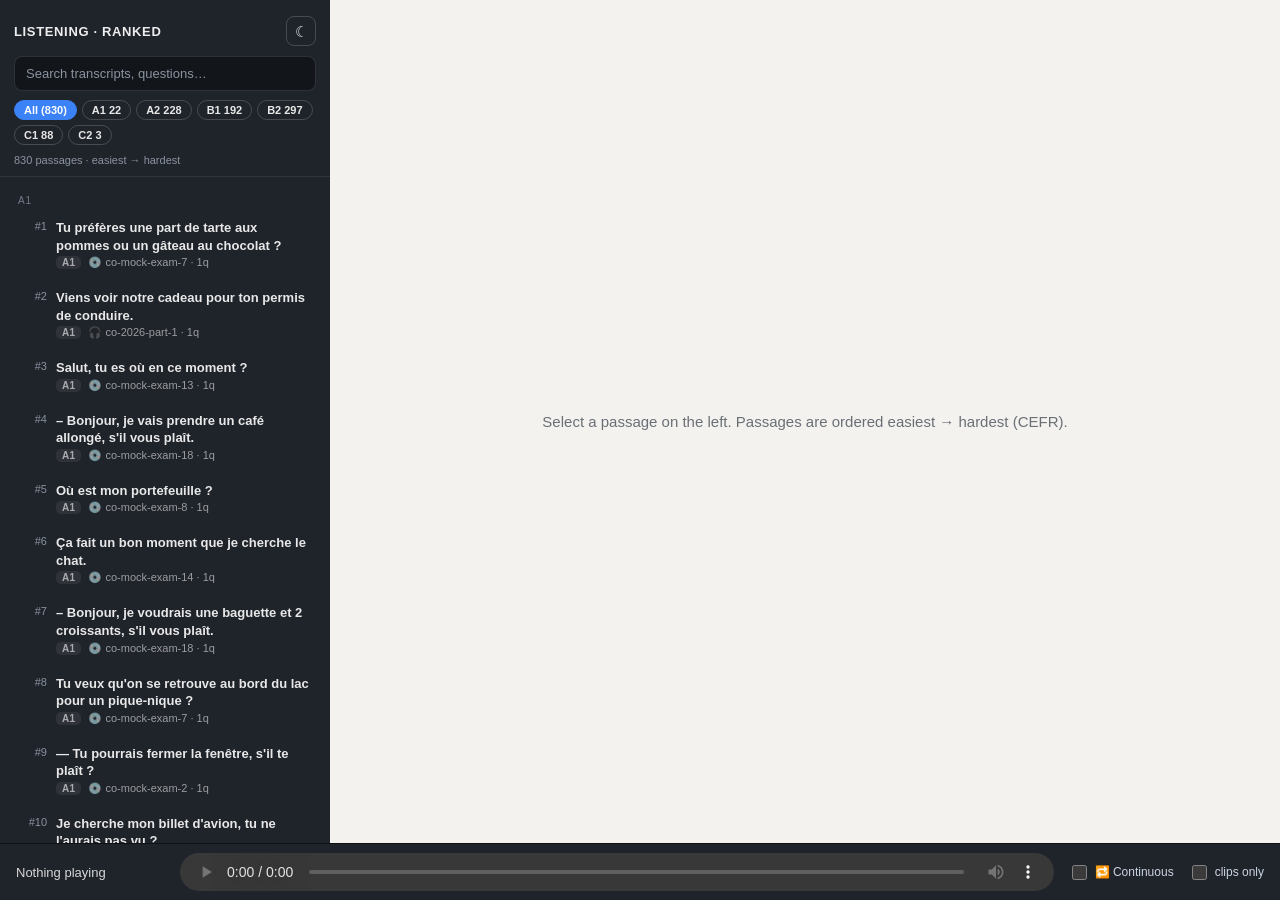
==== index.html @ 846081dd "Ranked bilingual French listening site 830 passages / 938 questions, ranked by CEFR (A1-C2), FR/EN a" ====
<!DOCTYPE html>
<html lang="en">
<head>
<meta charset="utf-8">
<meta name="viewport" content="width=device-width, initial-scale=1, viewport-fit=cover">
<title>Listening — ranked (FR / EN)</title>
<meta name="robots" content="noindex, nofollow">
<meta name="googlebot" content="noindex, nofollow">
<script>/* apply saved theme before paint */
  (function(){var t=localStorage.getItem('theme'); if(t) document.documentElement.setAttribute('data-theme', t);})();
</script>
<link rel="stylesheet" href="style.css?v=1">
<link rel="manifest" href="manifest.webmanifest">
<meta name="theme-color" content="#1f232a">
<link rel="apple-touch-icon" href="icons/icon-192.png">
<meta name="apple-mobile-web-app-capable" content="yes">
<meta name="mobile-web-app-capable" content="yes">
<meta name="apple-mobile-web-app-status-bar-style" content="black-translucent">
<meta name="apple-mobile-web-app-title" content="Listening">
</head>
<body>
<div id="app">
  <aside id="sidebar">
    <div class="side-head">
      <div class="side-top">
        <h1>Listening · ranked</h1>
        <button id="theme-toggle" class="theme-toggle" title="Toggle dark mode" aria-label="Toggle dark mode">☾</button>
      </div>
      <input id="search" type="search" placeholder="Search transcripts, questions…" autocomplete="off">
      <div id="filters" class="filters"></div>
      <div id="count" class="count"></div>
    </div>
    <nav id="list"></nav>
  </aside>
  <main id="reader">
    <div id="empty" class="empty">Select a passage on the left. Passages are ordered easiest → hardest (CEFR).</div>
    <article id="entry" hidden>
      <div class="entry-head">
        <button id="back" class="back-btn" type="button">‹ Passages</button>
        <div class="entry-titlebar">
          <h2 id="entry-title"></h2>
        </div>
        <div id="entry-meta" class="entry-meta"></div>
        <div id="entry-note" class="entry-note"></div>
      </div>
      <div class="seg-head"><div>Français</div><div>English</div></div>
      <div id="segs"></div>
      <div id="questions"></div>
    </article>
  </main>
</div>
<footer id="bar">
  <div class="np"><span id="np-title">Nothing playing</span></div>
  <audio id="player" controls preload="none" playsinline></audio>
  <label class="cont" title="Auto-play passages back-to-back in difficulty order">
    <input type="checkbox" id="continuous"> 🔁 Continuous
  </label>
  <label class="cont" title="In continuous mode, only auto-play the short per-passage clips (skip full-exam tracks)">
    <input type="checkbox" id="clipsonly"> clips only
  </label>
</footer>
<script src="data.js?v=1"></script>
<script src="app.js?v=1"></script>
<script>
  if ('serviceWorker' in navigator) {
    window.addEventListener('load', function () {
      navigator.serviceWorker.register('sw.js').catch(function () {});
    });
  }
</script>
</body>
</html>
---- style.css ----
/* ---- theme tokens (from the binarybreeze reader, extended) ---- */
:root{
  --bg:#f3f2ef; --reader:#f3f2ef; --seghead:#eceae5; --segborder:#e7e5e0;
  --ink:#1f2328; --muted:#6a6f76; --headborder:#e3e1dc; --seghover:#faf9f6;
  --side:#1f232a; --sideink:#e8e8e8; --sidemuted:#8a93a0; --search:#12151a;
  --bar:#1f232a; --barink:#e8e8e8; --accent:#3b82f6; --grouplabel:#717b89;
  --card:#ffffff; --cardbd:#e6e4df; --correct-bg:#e7f8ee; --correct-bd:#54b888; --correct-fg:#178a55;
  --consigne-bg:#fffdf5; --consigne-bd:#e7dcae; --consigne-fg:#9a7b2e;
  color-scheme:light;
}
@media (prefers-color-scheme: dark){
  :root:not([data-theme]){
    --bg:#16181c; --reader:#16181c; --seghead:#1c2025; --segborder:#2a2e35;
    --ink:#e7e9ec; --muted:#9aa1aa; --headborder:#2a2e35; --seghover:#1c1f24;
    --side:#0f1113; --sideink:#e8e8e8; --sidemuted:#8a93a0; --search:#0a0c0e;
    --bar:#0f1113; --barink:#e8e8e8; --accent:#3b82f6; --grouplabel:#6b7480;
    --card:#1b1e23; --cardbd:#2a2e35; --correct-bg:#16321f; --correct-bd:#2f6b45; --correct-fg:#6fd99a;
    --consigne-bg:#26210f; --consigne-bd:#4a3f17; --consigne-fg:#e0c46a;
    color-scheme:dark;
  }
}
:root[data-theme="dark"]{
  --bg:#16181c; --reader:#16181c; --seghead:#1c2025; --segborder:#2a2e35;
  --ink:#e7e9ec; --muted:#9aa1aa; --headborder:#2a2e35; --seghover:#1c1f24;
  --side:#0f1113; --sideink:#e8e8e8; --sidemuted:#8a93a0; --search:#0a0c0e;
  --bar:#0f1113; --barink:#e8e8e8; --accent:#3b82f6; --grouplabel:#6b7480;
  --card:#1b1e23; --cardbd:#2a2e35; --correct-bg:#16321f; --correct-bd:#2f6b45; --correct-fg:#6fd99a;
  --consigne-bg:#26210f; --consigne-bd:#4a3f17; --consigne-fg:#e0c46a;
  color-scheme:dark;
}

*{box-sizing:border-box}
html,body{margin:0;height:100%}
body{font-family:-apple-system,BlinkMacSystemFont,"Segoe UI",Roboto,Helvetica,Arial,sans-serif;
  color:var(--ink);background:var(--bg);display:flex;flex-direction:column;height:100vh}
[hidden]{display:none !important}
#app{flex:1;display:flex;overflow:hidden;min-height:0}

/* sidebar */
#sidebar{width:330px;flex:0 0 330px;background:var(--side);color:var(--sideink);display:flex;flex-direction:column}
.side-head{padding:16px 14px 10px;border-bottom:1px solid rgba(255,255,255,.08)}
.side-top{display:flex;align-items:center;justify-content:space-between;gap:8px;margin-bottom:10px}
.side-head h1{font-size:13px;letter-spacing:.05em;text-transform:uppercase;margin:0;color:#fff;opacity:.92}
.theme-toggle{background:transparent;border:1px solid rgba(255,255,255,.18);color:var(--sideink);
  width:30px;height:30px;border-radius:8px;cursor:pointer;font-size:15px;line-height:1;
  display:flex;align-items:center;justify-content:center;padding:0;flex:0 0 auto}
.theme-toggle:hover{background:rgba(255,255,255,.08)}
#search{width:100%;padding:9px 11px;border-radius:8px;border:1px solid rgba(255,255,255,.12);background:var(--search);color:#fff;font-size:13px;outline:none}
#search::placeholder{color:var(--sidemuted)}
.filters{display:flex;flex-wrap:wrap;gap:5px;margin-top:9px}
.chip{font-size:11px;font-weight:600;padding:3px 9px;border-radius:20px;cursor:pointer;border:1px solid rgba(255,255,255,.18);
  color:var(--sideink);background:transparent;user-select:none}
.chip.on{background:var(--accent);border-color:var(--accent);color:#fff}
.count{font-size:11px;color:var(--sidemuted);margin-top:9px}
#list{overflow-y:auto;flex:1;padding:6px}
.group-label{font-size:10px;text-transform:uppercase;letter-spacing:.08em;color:var(--grouplabel);padding:12px 12px 4px;display:flex;justify-content:space-between}
.item{padding:9px 11px;border-radius:8px;cursor:pointer;margin-bottom:2px;display:flex;gap:9px;align-items:flex-start}
.item:hover{background:rgba(255,255,255,.06)}
.item.active{background:var(--accent);color:#fff}
.item.playing .t::before{content:"♪ ";color:#7dd3fc}
.item.active.playing .t::before{color:#fff}
.item .rank{font-size:11px;color:var(--sidemuted);min-width:30px;text-align:right;padding-top:1px;font-variant-numeric:tabular-nums}
.item.active .rank{color:rgba(255,255,255,.85)}
.item .meta{min-width:0;flex:1}
.item .t{font-size:13px;font-weight:600;line-height:1.35;display:-webkit-box;-webkit-line-clamp:2;-webkit-box-orient:vertical;overflow:hidden}
.item .d{font-size:11px;opacity:.62;margin-top:2px;display:flex;gap:7px;align-items:center}
.badge{font-size:10px;font-weight:700;padding:1px 6px;border-radius:5px;background:rgba(255,255,255,.12);color:#fff;letter-spacing:.03em}
.item.active .badge{background:rgba(255,255,255,.22)}

/* reader */
#reader{flex:1;overflow-y:auto;background:var(--reader)}
.empty{height:100%;display:flex;align-items:center;justify-content:center;color:var(--muted);font-size:15px;padding:0 24px;text-align:center}
.entry-head{padding:20px 28px 12px;border-bottom:1px solid var(--headborder);background:var(--reader)}
.entry-titlebar{display:flex;align-items:baseline;gap:12px;flex-wrap:wrap}
.entry-head h2{margin:0;font-size:20px;color:var(--ink);line-height:1.3}
.entry-meta{font-size:12px;color:var(--muted);margin-top:7px;display:flex;flex-wrap:wrap;gap:6px 12px;align-items:center}
.entry-meta .b{display:inline-flex;align-items:center;gap:5px}
.cefr-pill{font-weight:700;color:#fff;background:var(--accent);border-radius:6px;padding:1px 8px;font-size:12px}
.entry-note{font-size:12px;color:var(--muted);margin-top:8px;font-style:italic}
.back-btn{display:none;background:transparent;border:0;color:var(--accent);font-size:14px;font-weight:600;padding:0 0 10px;cursor:pointer}

.seg-head{display:grid;grid-template-columns:1fr 1fr;gap:24px;padding:8px 28px;position:sticky;top:0;
  background:var(--seghead);font-size:11px;text-transform:uppercase;letter-spacing:.08em;color:var(--muted);
  border-bottom:1px solid var(--segborder);z-index:2}
#segs{padding:0 28px}
.seg{display:grid;grid-template-columns:1fr 1fr;gap:24px;padding:14px 0;border-bottom:1px solid var(--segborder)}
.seg:hover{background:var(--seghover)}
.seg-fr,.seg-en{font-size:16px;line-height:1.7}
.seg-fr{font-weight:450;color:var(--ink)}
.seg-en{color:var(--muted)}

/* questions */
#questions{padding:18px 28px 36px}
.q-section-label{font-size:11px;text-transform:uppercase;letter-spacing:.08em;color:var(--muted);margin:6px 0 10px;font-weight:700}
.qcard{background:var(--card);border:1px solid var(--cardbd);border-radius:10px;padding:14px 16px;margin:12px 0}
.qcard .qref{font-size:11px;color:var(--muted);float:right}
.q-instr{display:grid;grid-template-columns:1fr 1fr;gap:24px;font-size:15px;font-weight:600;line-height:1.5}
.q-instr .en{color:var(--muted);font-weight:500}
.consigne{display:grid;grid-template-columns:1fr 1fr;gap:24px;background:var(--consigne-bg);border:1px solid var(--consigne-bd);
  border-radius:7px;padding:7px 11px;margin:9px 0;font-size:13px}
.consigne .lbl{grid-column:1/-1;font-size:10px;text-transform:uppercase;letter-spacing:.05em;color:var(--consigne-fg);font-weight:700}
.consigne .en{color:var(--muted)}
.qimg{max-width:100%;height:auto;border:1px solid var(--cardbd);border-radius:6px;margin:8px 0}
ul.opts{list-style:none;padding:0;margin:10px 0 0}
ul.opts li{display:grid;grid-template-columns:1fr 1fr;gap:24px;padding:8px 11px;border:1px solid var(--cardbd);border-radius:7px;margin:5px 0;font-size:14px}
ul.opts li .en{color:var(--muted)}
ul.opts li.correct{background:var(--correct-bg);border-color:var(--correct-bd)}
ul.opts li.correct .fr{font-weight:600;color:var(--correct-fg)}
ul.opts li.correct .fr::after{content:" ✓";color:var(--correct-fg)}

/* bottom player bar */
#bar{flex:0 0 auto;display:flex;align-items:center;gap:14px;padding:9px 16px;background:var(--bar);
  color:var(--barink);border-top:1px solid rgba(0,0,0,.5);color-scheme:dark;flex-wrap:wrap}
#bar .np{min-width:150px;max-width:240px;font-size:13px;white-space:nowrap;overflow:hidden;text-overflow:ellipsis;opacity:.92}
#bar audio{flex:1;height:38px;min-width:120px}
.cont{display:flex;align-items:center;gap:5px;font-size:12px;white-space:nowrap;cursor:pointer;user-select:none;color:#cbd5e1}
.cont input{accent-color:var(--accent);width:15px;height:15px}

@media(max-width:900px){
  .seg-head,.seg,.q-instr,.consigne,ul.opts li{grid-template-columns:1fr;gap:5px}
  .seg-en,.q-instr .en,ul.opts li .en{padding-top:5px;border-top:1px dashed var(--segborder);color:var(--muted)}
  ul.opts li .en{border-top:0;padding-top:2px}
  #sidebar{width:44%;min-width:160px;flex-basis:44%}
  .entry-head,.seg-head,#segs,#questions{padding-left:16px;padding-right:16px}
}
@media(max-width:680px){
  #app{display:block}
  #sidebar{width:100%;flex:none;height:100%}
  #reader{display:none}
  body.detail #sidebar{display:none}
  body.detail #reader{display:block;height:100%}
  .back-btn{display:inline-block}
  .entry-head{position:sticky;top:0;z-index:3}
  .seg-head{display:none}
}
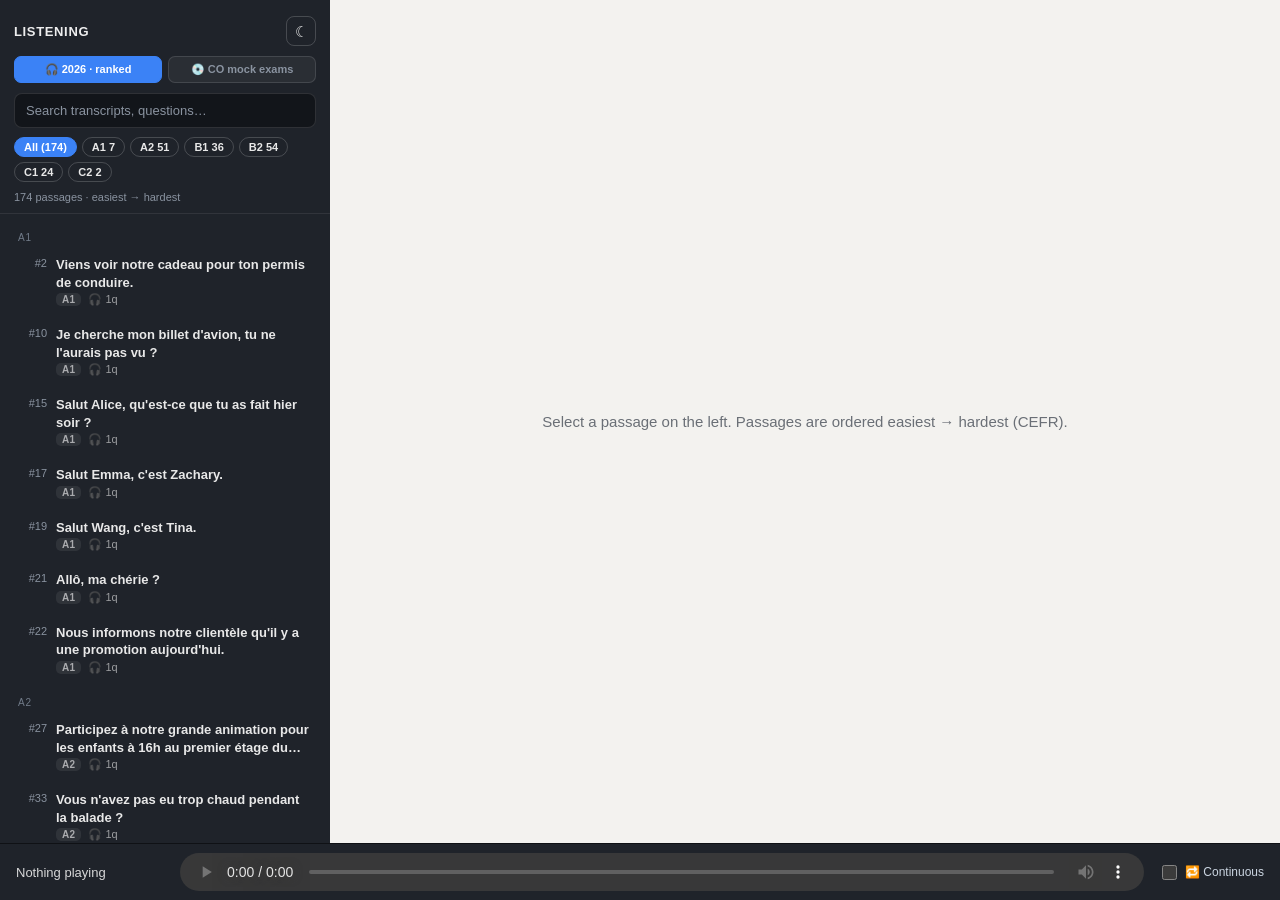
==== commit a3fe8a6d: "Mobile highlighting: tap a word to toggle (no native selection callout) Replace the floating button " ====
--- a/index.html
+++ b/index.html
@@ -9,7 +9,7 @@
 <script>/* apply saved theme before paint */
   (function(){var t=localStorage.getItem('theme'); if(t) document.documentElement.setAttribute('data-theme', t);})();
 </script>
-<link rel="stylesheet" href="style.css?v=1">
+<link rel="stylesheet" href="style.css?v=5">
 <link rel="manifest" href="manifest.webmanifest">
 <meta name="theme-color" content="#1f232a">
 <link rel="apple-touch-icon" href="icons/icon-192.png">
@@ -23,8 +23,12 @@
   <aside id="sidebar">
     <div class="side-head">
       <div class="side-top">
-        <h1>Listening · ranked</h1>
+        <h1>Listening</h1>
         <button id="theme-toggle" class="theme-toggle" title="Toggle dark mode" aria-label="Toggle dark mode">☾</button>
+      </div>
+      <div class="modenav">
+        <a class="modetab active" href="index.html">🎧 2026 · ranked</a>
+        <a class="modetab" href="exams.html">💿 CO mock exams</a>
       </div>
       <input id="search" type="search" placeholder="Search transcripts, questions…" autocomplete="off">
       <div id="filters" class="filters"></div>
@@ -42,8 +46,15 @@
         </div>
         <div id="entry-meta" class="entry-meta"></div>
         <div id="entry-note" class="entry-note"></div>
+        <div id="hl-bar" class="hl-bar">
+          <span id="hl-count" class="hl-count">No highlights yet</span>
+          <span class="hl-spacer"></span>
+          <button id="hl-csv" class="hl-btn" title="Export highlighted words/phrases as CSV" disabled>⤓ CSV</button>
+          <button id="hl-txt" class="hl-btn" title="Export as text" disabled>⤓ TXT</button>
+          <button id="hl-clear" class="hl-btn" title="Remove all highlights" disabled>Clear</button>
+        </div>
       </div>
-      <div class="seg-head"><div>Français</div><div>English</div></div>
+      <div class="seg-head"><div>Français <span class="hl-hint">· tap a word to highlight · tap again to remove · drag to select a phrase</span></div><div>English</div></div>
       <div id="segs"></div>
       <div id="questions"></div>
     </article>
@@ -55,12 +66,10 @@
   <label class="cont" title="Auto-play passages back-to-back in difficulty order">
     <input type="checkbox" id="continuous"> 🔁 Continuous
   </label>
-  <label class="cont" title="In continuous mode, only auto-play the short per-passage clips (skip full-exam tracks)">
-    <input type="checkbox" id="clipsonly"> clips only
-  </label>
 </footer>
-<script src="data.js?v=1"></script>
-<script src="app.js?v=1"></script>
+<script>window.MODE = 'ranked';</script>
+<script src="data.js?v=2"></script>
+<script src="app.js?v=5"></script>
 <script>
   if ('serviceWorker' in navigator) {
     window.addEventListener('load', function () {
--- a/style.css
+++ b/style.css
@@ -45,6 +45,12 @@
   width:30px;height:30px;border-radius:8px;cursor:pointer;font-size:15px;line-height:1;
   display:flex;align-items:center;justify-content:center;padding:0;flex:0 0 auto}
 .theme-toggle:hover{background:rgba(255,255,255,.08)}
+.modenav{display:flex;gap:6px;margin-bottom:10px}
+.modetab{flex:1;text-align:center;font-size:11px;font-weight:600;text-decoration:none;color:var(--sidemuted);
+  background:rgba(255,255,255,.05);border:1px solid rgba(255,255,255,.12);border-radius:7px;padding:6px 4px;
+  white-space:nowrap;overflow:hidden;text-overflow:ellipsis}
+.modetab.active{background:var(--accent);border-color:var(--accent);color:#fff}
+.modetab:hover:not(.active){background:rgba(255,255,255,.1)}
 #search{width:100%;padding:9px 11px;border-radius:8px;border:1px solid rgba(255,255,255,.12);background:var(--search);color:#fff;font-size:13px;outline:none}
 #search::placeholder{color:var(--sidemuted)}
 .filters{display:flex;flex-wrap:wrap;gap:5px;margin-top:9px}
@@ -89,6 +95,33 @@
 .seg-fr{font-weight:450;color:var(--ink)}
 .seg-en{color:var(--muted)}
 
+/* drag-to-highlight (French only) */
+[data-hlkey]{cursor:text}
+[data-hlkey]::selection{background:rgba(59,130,246,.32)}
+[data-hlkey] ::selection{background:rgba(59,130,246,.32)}
+mark.hl{background:#fde68a;color:#1f2328;border-radius:3px;padding:0 1px;
+  box-shadow:inset 0 -2px 0 #f59e0b;cursor:pointer}
+mark.hl:hover{background:#fca5a5;box-shadow:inset 0 -2px 0 #ef4444}
+.hl-hint{font-size:10px;font-weight:400;text-transform:none;letter-spacing:0;color:var(--muted);opacity:.8}
+.hl-bar{display:flex;align-items:center;gap:8px;margin-top:10px}
+.hl-count{font-size:12px;color:var(--muted);font-variant-numeric:tabular-nums}
+.hl-spacer{flex:1}
+.hl-btn{font-size:11px;font-weight:600;color:var(--ink);background:transparent;
+  border:1px solid var(--cardbd);border-radius:6px;padding:3px 8px;cursor:pointer}
+.hl-btn:hover:not(:disabled){border-color:var(--accent);color:var(--accent)}
+.hl-btn:disabled{opacity:.4;cursor:default}
+/* on touch devices: tap a word to highlight — suppress the native selection/callout */
+@media (pointer:coarse){
+  [data-hlkey]{-webkit-user-select:none;user-select:none;-webkit-touch-callout:none;cursor:pointer}
+}
+
+/* exam-mode passage divider */
+.pass-sub{display:flex;align-items:center;gap:10px;margin:24px 0 2px;padding-top:14px;border-top:2px solid var(--segborder)}
+.pass-sub:first-child{border-top:0;padding-top:0;margin-top:4px}
+.pass-q{font-size:11px;font-weight:700;color:var(--accent);text-transform:uppercase;letter-spacing:.04em;flex:none}
+.pass-cefr{font-size:10px;font-weight:700;color:#fff;background:var(--grouplabel);border-radius:5px;padding:1px 6px;flex:none}
+.pass-snip{font-size:11px;color:var(--muted);font-style:italic;overflow:hidden;text-overflow:ellipsis;white-space:nowrap;flex:1;min-width:0}
+
 /* questions */
 #questions{padding:18px 28px 36px}
 .q-section-label{font-size:11px;text-transform:uppercase;letter-spacing:.08em;color:var(--muted);margin:6px 0 10px;font-weight:700}
@@ -132,4 +165,9 @@
   .back-btn{display:inline-block}
   .entry-head{position:sticky;top:0;z-index:3}
   .seg-head{display:none}
+  /* audio scrubber needs a full row so it isn't squeezed out next to the labels */
+  #bar{flex-wrap:wrap;gap:8px 12px}
+  #bar .np{order:1;flex:1 1 auto;max-width:none}
+  .cont{order:2}
+  #bar audio{order:3;flex-basis:100%;width:100%;min-width:0}
 }
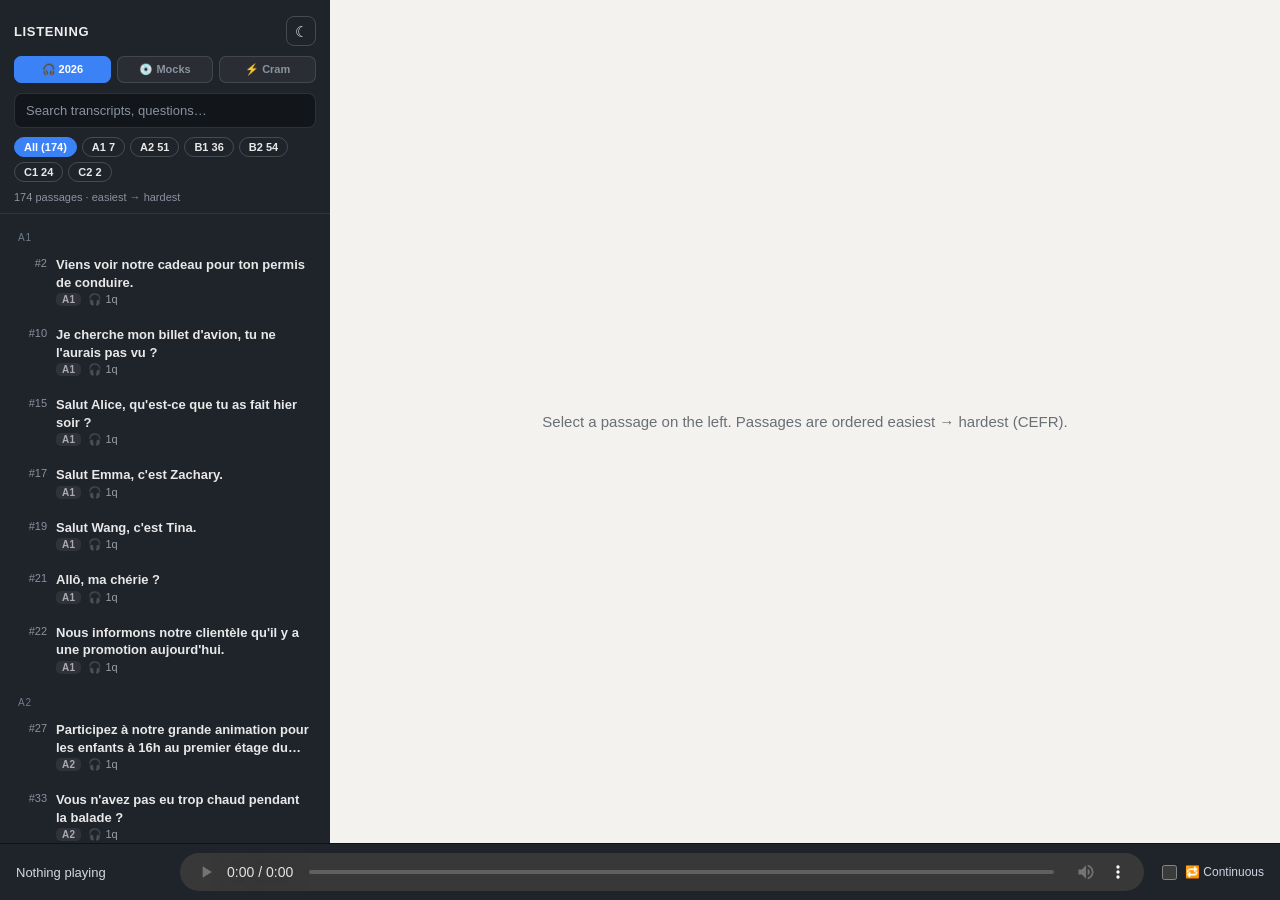
==== commit 230b3c50: "Add ⚡ Cram recognition-drill mode New full-screen Cram tab (cram.html + cram.js) for fast question/a" ====
--- a/index.html
+++ b/index.html
@@ -9,7 +9,7 @@
 <script>/* apply saved theme before paint */
   (function(){var t=localStorage.getItem('theme'); if(t) document.documentElement.setAttribute('data-theme', t);})();
 </script>
-<link rel="stylesheet" href="style.css?v=5">
+<link rel="stylesheet" href="style.css?v=7">
 <link rel="manifest" href="manifest.webmanifest">
 <meta name="theme-color" content="#1f232a">
 <link rel="apple-touch-icon" href="icons/icon-192.png">
@@ -27,8 +27,9 @@
         <button id="theme-toggle" class="theme-toggle" title="Toggle dark mode" aria-label="Toggle dark mode">☾</button>
       </div>
       <div class="modenav">
-        <a class="modetab active" href="index.html">🎧 2026 · ranked</a>
-        <a class="modetab" href="exams.html">💿 CO mock exams</a>
+        <a class="modetab active" href="index.html">🎧 2026</a>
+        <a class="modetab" href="exams.html">💿 Mocks</a>
+        <a class="modetab" href="cram.html">⚡ Cram</a>
       </div>
       <input id="search" type="search" placeholder="Search transcripts, questions…" autocomplete="off">
       <div id="filters" class="filters"></div>
@@ -43,14 +44,18 @@
         <button id="back" class="back-btn" type="button">‹ Passages</button>
         <div class="entry-titlebar">
           <h2 id="entry-title"></h2>
+          <button id="drill-toggle" class="drill-toggle" type="button" title="Hide transcript & translations; answer from the audio, then reveal">🎯 Drill</button>
         </div>
         <div id="entry-meta" class="entry-meta"></div>
         <div id="entry-note" class="entry-note"></div>
         <div id="hl-bar" class="hl-bar">
           <span id="hl-count" class="hl-count">No highlights yet</span>
           <span class="hl-spacer"></span>
-          <button id="hl-csv" class="hl-btn" title="Export highlighted words/phrases as CSV" disabled>⤓ CSV</button>
+          <button id="hl-csv" class="hl-btn" title="Export highlighted words/phrases as CSV (study list)" disabled>⤓ CSV</button>
           <button id="hl-txt" class="hl-btn" title="Export as text" disabled>⤓ TXT</button>
+          <button id="hl-backup" class="hl-btn" title="Download a lossless backup of ALL highlights (JSON)" disabled>⤓ Backup</button>
+          <button id="hl-restore" class="hl-btn" title="Restore highlights from a backup (.json) or CSV export">⤒ Restore</button>
+          <input id="hl-file" type="file" accept=".json,.csv,application/json,text/csv" hidden>
           <button id="hl-clear" class="hl-btn" title="Remove all highlights" disabled>Clear</button>
         </div>
       </div>
@@ -69,7 +74,8 @@
 </footer>
 <script>window.MODE = 'ranked';</script>
 <script src="data.js?v=2"></script>
-<script src="app.js?v=5"></script>
+<script src="dupes.js?v=1"></script>
+<script src="app.js?v=6"></script>
 <script>
   if ('serviceWorker' in navigator) {
     window.addEventListener('load', function () {
--- a/style.css
+++ b/style.css
@@ -103,7 +103,7 @@
   box-shadow:inset 0 -2px 0 #f59e0b;cursor:pointer}
 mark.hl:hover{background:#fca5a5;box-shadow:inset 0 -2px 0 #ef4444}
 .hl-hint{font-size:10px;font-weight:400;text-transform:none;letter-spacing:0;color:var(--muted);opacity:.8}
-.hl-bar{display:flex;align-items:center;gap:8px;margin-top:10px}
+.hl-bar{display:flex;flex-wrap:wrap;align-items:center;gap:8px;margin-top:10px}
 .hl-count{font-size:12px;color:var(--muted);font-variant-numeric:tabular-nums}
 .hl-spacer{flex:1}
 .hl-btn{font-size:11px;font-weight:600;color:var(--ink);background:transparent;
@@ -127,6 +127,12 @@
 .q-section-label{font-size:11px;text-transform:uppercase;letter-spacing:.08em;color:var(--muted);margin:6px 0 10px;font-weight:700}
 .qcard{background:var(--card);border:1px solid var(--cardbd);border-radius:10px;padding:14px 16px;margin:12px 0}
 .qcard .qref{font-size:11px;color:var(--muted);float:right}
+.dupe-badge{display:inline-flex;align-items:center;gap:4px;font-size:11px;font-weight:700;
+  color:#7c3aed;background:rgba(124,58,237,.12);border:1px solid rgba(124,58,237,.38);
+  border-radius:6px;padding:2px 9px;text-decoration:none;margin:0 0 9px;cursor:pointer}
+.dupe-badge:hover{background:rgba(124,58,237,.22);border-color:rgba(124,58,237,.6)}
+:root[data-theme="dark"] .dupe-badge{color:#c4b5fd;background:rgba(167,139,250,.16);border-color:rgba(167,139,250,.4)}
+@media (prefers-color-scheme: dark){:root:not([data-theme]) .dupe-badge{color:#c4b5fd;background:rgba(167,139,250,.16);border-color:rgba(167,139,250,.4)}}
 .q-instr{display:grid;grid-template-columns:1fr 1fr;gap:24px;font-size:15px;font-weight:600;line-height:1.5}
 .q-instr .en{color:var(--muted);font-weight:500}
 .consigne{display:grid;grid-template-columns:1fr 1fr;gap:24px;background:var(--consigne-bg);border:1px solid var(--consigne-bd);
@@ -171,3 +177,157 @@
   .cont{order:2}
   #bar audio{order:3;flex-basis:100%;width:100%;min-width:0}
 }
+
+/* ====================== drill mode ====================== */
+:root{--wrong-bg:#fdeaea;--wrong-bd:#e7a3a3;--wrong-fg:#c0392b}
+:root[data-theme="dark"]{--wrong-bg:#3a1d1d;--wrong-bd:#7a3b3b;--wrong-fg:#f0a0a0}
+@media (prefers-color-scheme: dark){:root:not([data-theme]){--wrong-bg:#3a1d1d;--wrong-bd:#7a3b3b;--wrong-fg:#f0a0a0}}
+
+.drill-toggle{margin-left:auto;flex:0 0 auto;background:transparent;border:1px solid var(--cardbd);
+  color:var(--ink);font-size:12px;font-weight:600;border-radius:7px;padding:4px 11px;cursor:pointer;white-space:nowrap}
+.drill-toggle:hover{border-color:var(--accent);color:var(--accent)}
+.drill-toggle.on{background:var(--accent);border-color:var(--accent);color:#fff}
+.drill-bar{display:none;margin:10px 0 4px}
+.drill-reveal{background:transparent;border:1px dashed var(--cardbd);color:var(--muted);
+  font-size:12px;font-weight:600;border-radius:7px;padding:5px 12px;cursor:pointer}
+.drill-reveal:hover{border-color:var(--accent);color:var(--accent)}
+
+/* hide content while drilling, until answered/revealed */
+body.drill .seg-head{display:none}
+body.drill .passage:not(.revealed) .drill-bar{display:flex}
+body.drill .passage:not(.revealed) .seg{display:none}
+body.drill .passage:not(.revealed) .pass-snip{display:none}
+body.drill .qcard:not(.answered) .q-instr,
+body.drill .qcard:not(.answered) .consigne,
+body.drill .qcard:not(.answered) ul.opts li{grid-template-columns:1fr}
+body.drill .qcard:not(.answered) .q-instr .en,
+body.drill .qcard:not(.answered) .consigne .en,
+body.drill .qcard:not(.answered) ul.opts li .en{display:none}
+/* neutralize the correct-answer styling until the question is answered */
+body.drill .qcard:not(.answered) ul.opts li.correct{background:var(--card);border-color:var(--cardbd)}
+body.drill .qcard:not(.answered) ul.opts li.correct .fr{font-weight:450;color:var(--ink)}
+body.drill .qcard:not(.answered) ul.opts li.correct .fr::after{content:""}
+/* clickable options while unanswered */
+body.drill .qcard:not(.answered) ul.opts li{cursor:pointer;transition:border-color .12s,background .12s}
+body.drill .qcard:not(.answered) ul.opts li:hover{border-color:var(--accent);background:var(--seghover)}
+/* after answering: outline the user's pick, mark a wrong pick red */
+body.drill .qcard.answered ul.opts li{cursor:default}
+body.drill .qcard.answered ul.opts li.chosen{outline:2px solid var(--accent);outline-offset:-2px}
+body.drill .qcard.answered ul.opts li.wrong{background:var(--wrong-bg);border-color:var(--wrong-bd)}
+body.drill .qcard.answered ul.opts li.wrong .fr{color:var(--wrong-fg)}
+body.drill .qcard.answered ul.opts li.wrong .fr::after{content:" ✗";color:var(--wrong-fg)}
+
+/* ====================== ⚡ Cram mode (cram.html) ====================== */
+.cram-body{display:flex;flex-direction:column;height:100vh;overflow:hidden}
+#cram{display:flex;flex-direction:column;height:100%;min-height:0}
+
+/* dark top bar (reuses .modenav/.modetab/.chip from the sidebar) */
+.cram-bar{background:var(--side);color:var(--sideink);padding:10px 14px;flex:0 0 auto;box-shadow:0 2px 10px rgba(0,0,0,.14);z-index:3}
+.cram-bar-top{display:flex;align-items:center;gap:12px}
+.cram-bar-top h1{font-size:13px;letter-spacing:.05em;text-transform:uppercase;margin:0;color:#fff;opacity:.92;flex:0 0 auto}
+.cram-bar-top .modenav{flex:1;max-width:360px;margin:0}
+.cram-controls{display:flex;flex-wrap:wrap;gap:6px;align-items:center;margin-top:11px}
+.cram-controls .chip{white-space:nowrap}
+.cram-sep{width:1px;height:18px;background:rgba(255,255,255,.16);margin:0 4px}
+.cram-scope{display:flex;gap:6px}
+.cram-cefr{display:flex;flex-wrap:wrap;gap:6px;align-items:center;margin-top:9px}
+.cram-row-lbl{font-size:11px;font-weight:700;text-transform:uppercase;letter-spacing:.04em;color:var(--sidemuted);margin-right:2px}
+.cram-status{display:flex;align-items:center;gap:12px;margin-top:11px}
+.cram-progress{flex:1;height:6px;border-radius:4px;background:rgba(255,255,255,.13);overflow:hidden}
+.cram-progress-fill{height:100%;background:var(--accent);width:0;transition:width .22s ease}
+.cram-stat{font-size:12px;color:var(--sideink);opacity:.85;font-variant-numeric:tabular-nums;white-space:nowrap}
+.cram-reset{background:transparent;border:1px solid rgba(255,255,255,.2);color:var(--sideink);font-size:11px;font-weight:600;border-radius:7px;padding:4px 9px;cursor:pointer;white-space:nowrap;flex:0 0 auto}
+.cram-reset:hover{background:rgba(255,255,255,.1)}
+
+/* stage + card */
+.cram-stage{flex:1;min-height:0;position:relative;overflow-y:auto;background:var(--reader);
+  display:flex;justify-content:center;align-items:flex-start;padding:22px 16px}
+.cram-card-wrap{width:100%;max-width:720px;margin:auto 0;display:flex;flex-direction:column}
+.cram-card{background:var(--card);border:1px solid var(--cardbd);border-radius:14px;padding:22px 24px;
+  box-shadow:0 8px 30px rgba(0,0,0,.07);cursor:pointer}
+.cr-meta{display:flex;flex-wrap:wrap;gap:8px;align-items:center;font-size:12px;color:var(--muted);margin-bottom:13px}
+.cr-cefr{font-weight:700;color:#fff;background:var(--accent);border-radius:6px;padding:1px 8px;font-size:11px}
+.cr-src{font-weight:600}
+.cr-dupe{color:#7c3aed;background:rgba(124,58,237,.12);border:1px solid rgba(124,58,237,.34);border-radius:6px;padding:1px 7px;font-weight:700;font-size:11px}
+:root[data-theme="dark"] .cr-dupe{color:#c4b5fd;background:rgba(167,139,250,.16);border-color:rgba(167,139,250,.4)}
+@media (prefers-color-scheme: dark){:root:not([data-theme]) .cr-dupe{color:#c4b5fd;background:rgba(167,139,250,.16);border-color:rgba(167,139,250,.4)}}
+.cr-known{color:var(--correct-fg);font-weight:700;font-size:11px}
+.cr-stem{font-size:19px;font-weight:650;line-height:1.45;color:var(--ink)}
+.cr-fr{color:var(--ink)}
+.cr-en{color:var(--muted)}
+.cr-stem .cr-en{font-size:15px;font-weight:500;margin-top:4px}
+.cr-img{max-width:100%;height:auto;border:1px solid var(--cardbd);border-radius:8px;margin:10px 0}
+
+/* consigne (listening secondary prompt) */
+.cr-consigne{background:var(--consigne-bg);border:1px solid var(--consigne-bd);border-radius:8px;padding:8px 12px;margin-top:12px;font-size:14px}
+.cr-consigne-lbl{display:block;font-size:10px;text-transform:uppercase;letter-spacing:.05em;color:var(--consigne-fg);font-weight:700;margin-bottom:3px}
+
+/* audio clip button (listening 2026 per-passage clips) */
+.cr-audiobar{margin-top:13px}
+.cr-audiobtn{background:var(--accent);color:#fff;border:0;border-radius:9px;font-size:13px;font-weight:700;padding:9px 16px;cursor:pointer}
+.cr-audiobtn:hover{filter:brightness(1.06)}
+
+/* options */
+.cr-opts{list-style:none;padding:0;margin:16px 0 0}
+.cr-opt{border:1px solid var(--cardbd);border-radius:10px;padding:11px 14px;margin:8px 0;font-size:15px;
+  cursor:pointer;transition:border-color .12s,background .12s}
+.cr-opt .cr-en{font-size:13px;margin-top:2px}
+.cr-opt-letter{font-weight:700;font-size:16px}
+.cram-card:not(.revealed) .cr-opt:hover{border-color:var(--accent);background:var(--seghover)}
+.cram-card.revealed .cr-opt{cursor:default}
+.cr-opt.correct{background:var(--correct-bg);border-color:var(--correct-bd)}
+.cr-opt.correct .cr-opt-fr{font-weight:700;color:var(--correct-fg)}
+.cr-opt.correct .cr-opt-fr::after{content:" ✓";color:var(--correct-fg)}
+.cr-opt.wrong{background:var(--wrong-bg);border-color:var(--wrong-bd)}
+.cr-opt.wrong .cr-opt-fr{color:var(--wrong-fg)}
+.cr-opt.wrong .cr-opt-fr::after{content:" ✗";color:var(--wrong-fg)}
+
+/* collapsible peeks (transcript) */
+.cr-peek{margin-top:14px;border:1px dashed var(--cardbd);border-radius:10px;overflow:hidden}
+.cr-peek summary{cursor:pointer;font-size:12px;font-weight:700;color:var(--muted);padding:9px 13px;
+  list-style:none;user-select:none}
+.cr-peek summary::-webkit-details-marker{display:none}
+.cr-peek summary::before{content:"▸ ";opacity:.6}
+.cr-peek[open] summary::before{content:"▾ "}
+.cr-peek[open] summary{border-bottom:1px solid var(--cardbd)}
+.cr-peek-body{padding:11px 13px;font-size:14px;line-height:1.6}
+.cr-peek-body .cr-fr{margin-top:7px}
+.cr-peek-body .cr-fr:first-child{margin-top:0}
+.cr-peek-body .cr-en{margin-bottom:2px}
+
+/* side arrows (desktop) */
+.cram-arrow{position:absolute;top:50%;transform:translateY(-50%);z-index:5;width:42px;height:42px;border-radius:50%;
+  border:1px solid var(--cardbd);background:var(--card);color:var(--muted);font-size:22px;line-height:1;cursor:pointer;
+  display:flex;align-items:center;justify-content:center;box-shadow:0 3px 10px rgba(0,0,0,.1)}
+.cram-arrow:hover{border-color:var(--accent);color:var(--accent)}
+.cram-arrow.prev{left:12px}
+.cram-arrow.next{right:12px}
+
+/* bottom action bar */
+.cram-actions{flex:0 0 auto;display:flex;gap:10px;padding:11px 16px;background:var(--reader);border-top:1px solid var(--headborder)}
+.cram-act{border:0;border-radius:12px;font-size:16px;font-weight:700;cursor:pointer;padding:15px 18px;line-height:1}
+.cram-act.primary{flex:1;background:var(--accent);color:#fff}
+.cram-act.primary:hover{filter:brightness(1.06)}
+.cram-act.primary:active{transform:translateY(1px)}
+.cram-act.star,.cram-act.back{flex:0 0 auto;background:transparent;border:1px solid var(--cardbd);color:var(--muted)}
+.cram-act.back:hover:not(:disabled){border-color:var(--accent);color:var(--accent)}
+.cram-act:disabled{opacity:.38;cursor:default}
+.cram-act.star.on{color:var(--correct-fg);border-color:var(--correct-bd);background:var(--correct-bg)}
+.cram-hint{flex:0 0 auto;text-align:center;font-size:11.5px;color:var(--muted);padding:7px 16px calc(9px + env(safe-area-inset-bottom));background:var(--reader)}
+.cram-hint b{color:var(--ink)}
+
+/* empty / done */
+.cram-empty{margin:auto;text-align:center;color:var(--muted);max-width:440px;padding:36px 20px;font-size:15px;line-height:1.6;cursor:default}
+.cram-empty-big{font-size:46px;margin-bottom:10px}
+.cram-empty-row{margin-top:18px;display:flex;gap:10px;justify-content:center}
+.cram-empty .cram-act{padding:12px 20px}
+
+@media(max-width:680px){
+  .cram-arrow{display:none}
+  .cram-bar-top h1{display:none}
+  .cram-bar-top .modenav{max-width:none}
+  .cram-stage{padding:14px 10px}
+  .cram-card{padding:17px 16px;border-radius:12px}
+  .cr-stem{font-size:18px}
+  .cram-act{padding:16px 16px}
+}
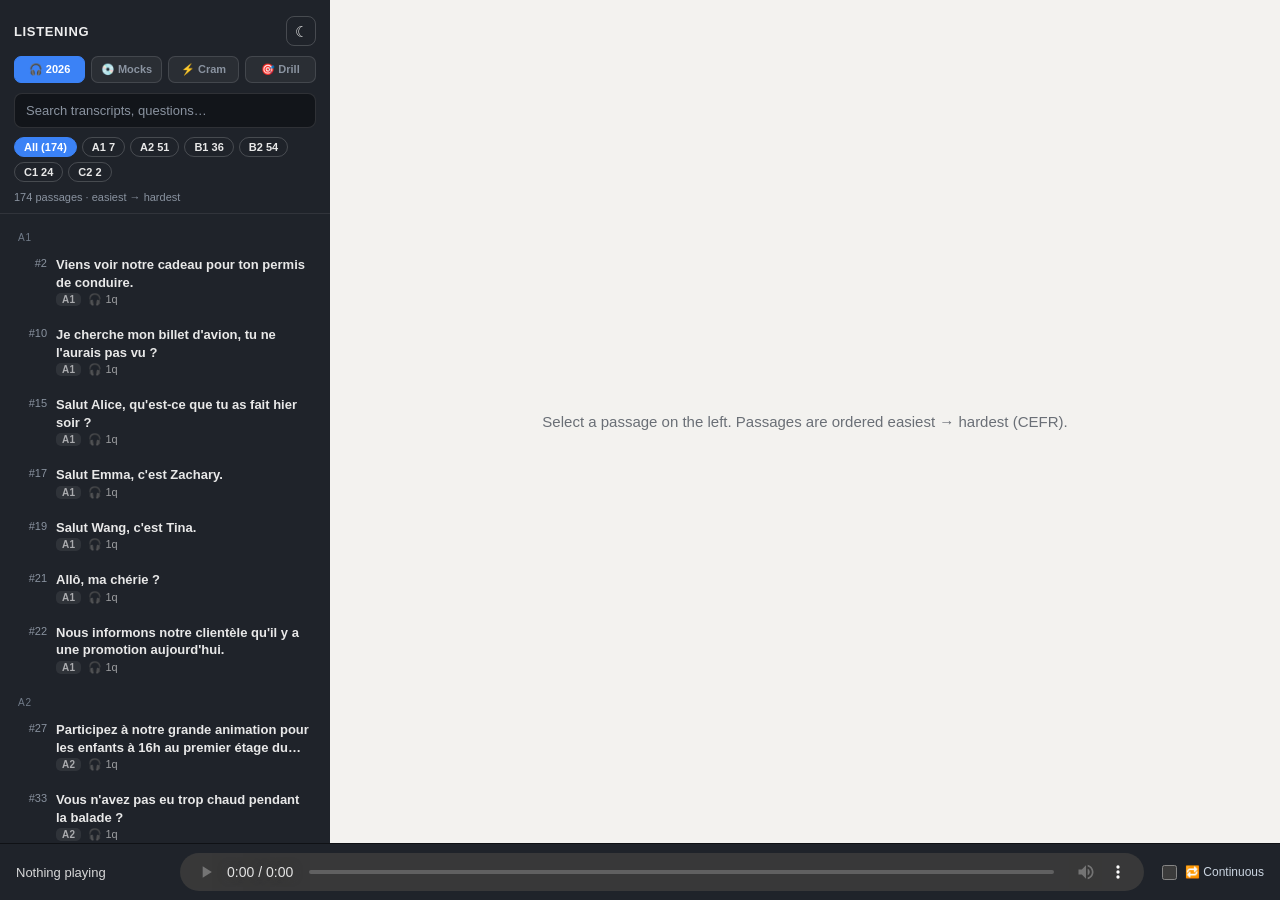
==== commit d7592fca: "Add 🎯 Drill mode: full audio + shuffled options, FR-only until reveal A fourth tab (drill.html/drill" ====
--- a/index.html
+++ b/index.html
@@ -9,7 +9,7 @@
 <script>/* apply saved theme before paint */
   (function(){var t=localStorage.getItem('theme'); if(t) document.documentElement.setAttribute('data-theme', t);})();
 </script>
-<link rel="stylesheet" href="style.css?v=7">
+<link rel="stylesheet" href="style.css?v=8">
 <link rel="manifest" href="manifest.webmanifest">
 <meta name="theme-color" content="#1f232a">
 <link rel="apple-touch-icon" href="icons/icon-192.png">
@@ -30,6 +30,7 @@
         <a class="modetab active" href="index.html">🎧 2026</a>
         <a class="modetab" href="exams.html">💿 Mocks</a>
         <a class="modetab" href="cram.html">⚡ Cram</a>
+        <a class="modetab" href="drill.html">🎯 Drill</a>
       </div>
       <input id="search" type="search" placeholder="Search transcripts, questions…" autocomplete="off">
       <div id="filters" class="filters"></div>
--- a/style.css
+++ b/style.css
@@ -225,7 +225,7 @@
 .cram-bar{background:var(--side);color:var(--sideink);padding:10px 14px;flex:0 0 auto;box-shadow:0 2px 10px rgba(0,0,0,.14);z-index:3}
 .cram-bar-top{display:flex;align-items:center;gap:12px}
 .cram-bar-top h1{font-size:13px;letter-spacing:.05em;text-transform:uppercase;margin:0;color:#fff;opacity:.92;flex:0 0 auto}
-.cram-bar-top .modenav{flex:1;max-width:360px;margin:0}
+.cram-bar-top .modenav{flex:1;max-width:470px;margin:0}
 .cram-controls{display:flex;flex-wrap:wrap;gap:6px;align-items:center;margin-top:11px}
 .cram-controls .chip{white-space:nowrap}
 .cram-sep{width:1px;height:18px;background:rgba(255,255,255,.16);margin:0 4px}
@@ -238,6 +238,9 @@
 .cram-stat{font-size:12px;color:var(--sideink);opacity:.85;font-variant-numeric:tabular-nums;white-space:nowrap}
 .cram-reset{background:transparent;border:1px solid rgba(255,255,255,.2);color:var(--sideink);font-size:11px;font-weight:600;border-radius:7px;padding:4px 9px;cursor:pointer;white-space:nowrap;flex:0 0 auto}
 .cram-reset:hover{background:rgba(255,255,255,.1)}
+.cram-timerbar{height:3px;margin-top:9px;background:rgba(255,255,255,.1);border-radius:2px;overflow:hidden}
+.cram-timerbar-fill{height:100%;width:100%;background:var(--accent);border-radius:2px}
+.cram-timerbar.phase2 .cram-timerbar-fill{background:var(--correct-fg)}
 
 /* stage + card */
 .cram-stage{flex:1;min-height:0;position:relative;overflow-y:auto;background:var(--reader);
@@ -331,3 +334,21 @@
   .cr-stem{font-size:18px}
   .cram-act{padding:16px 16px}
 }
+
+/* ====================== 🎯 Drill mode (drill.html) ====================== */
+/* Full recording with a native scrubber, parked between the header and the card so it
+   survives card changes (stepping through one mock exam keeps its playback position). */
+.drill-audio{flex:0 0 auto;background:var(--card);border-bottom:1px solid var(--headborder);
+  padding:9px 16px 11px;display:flex;flex-direction:column;gap:6px;z-index:2}
+.drill-audio-label{font-size:11.5px;font-weight:700;color:var(--muted);letter-spacing:.02em}
+.drill-audio audio{width:100%;height:36px;display:block}
+
+/* nothing English — and no transcript — until the card is revealed */
+.drill-card:not(.revealed) .cr-en{display:none}
+.drill-card .drill-only-reveal{display:none}
+.drill-card.revealed .drill-only-reveal{display:block}
+.drill-peek-head{font-size:12px;font-weight:700;color:var(--muted);padding:9px 13px;border-bottom:1px solid var(--cardbd)}
+
+@media(max-width:680px){
+  .drill-audio{padding:8px 10px 10px}
+}
